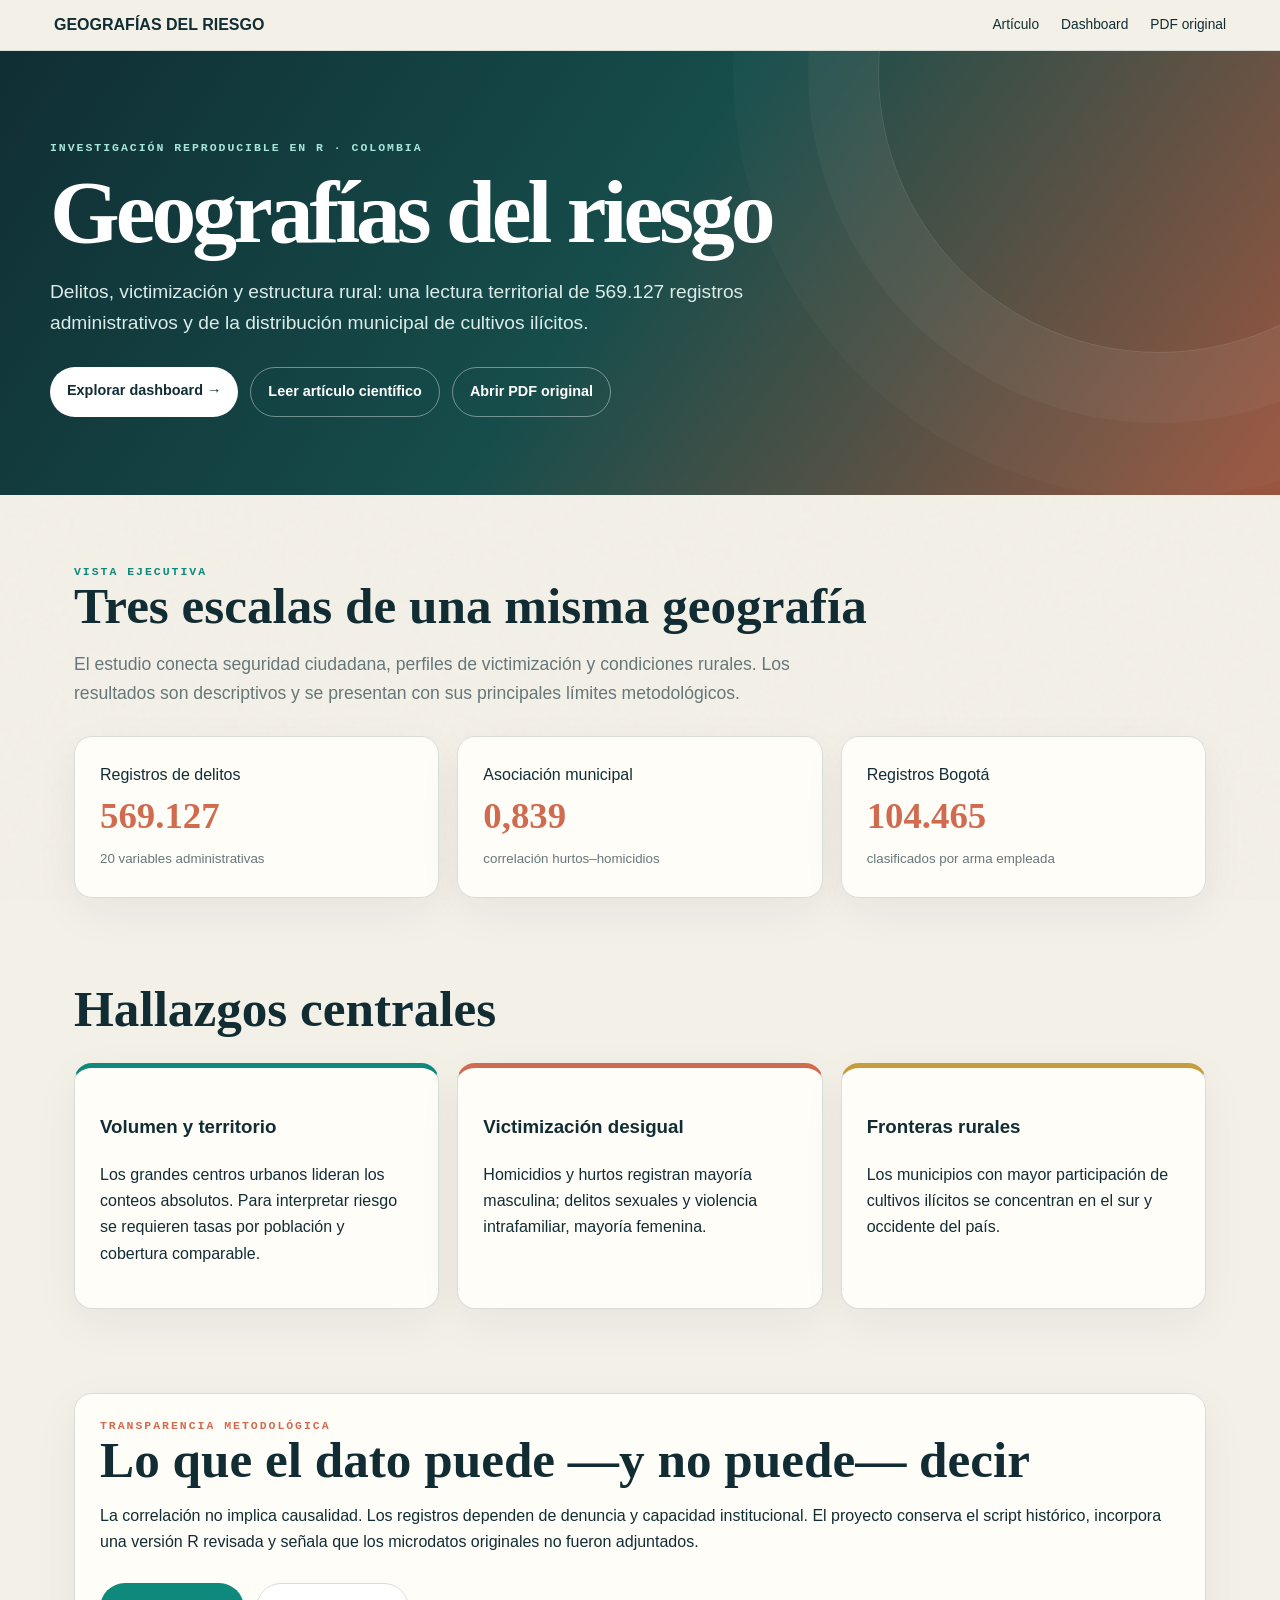
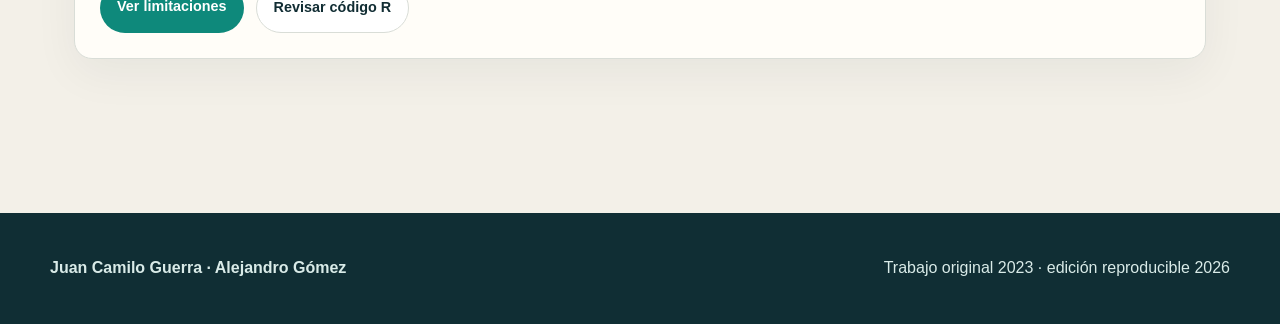
==== index.html @ 2f1f6dc7 "Publica investigación territorial en R" ====
<!doctype html><html lang="es"><head><meta charset="utf-8"><meta name="viewport" content="width=device-width,initial-scale=1"><meta name="theme-color" content="#102e34"><meta name="description" content="Investigación en R sobre delitos, victimización y estructura rural en Colombia."><link rel="canonical" href="https://juancamiloguerra.github.io/geografias-del-riesgo-colombia-r/"><meta property="og:type" content="website"><meta property="og:title" content="Geografías del riesgo · Colombia"><meta property="og:description" content="Delitos, victimización y estructura rural: una investigación reproducible en R."><meta property="og:url" content="https://juancamiloguerra.github.io/geografias-del-riesgo-colombia-r/"><meta property="og:image" content="https://juancamiloguerra.github.io/geografias-del-riesgo-colombia-r/assets/og.png"><meta property="og:image:width" content="1200"><meta property="og:image:height" content="627"><meta name="twitter:card" content="summary_large_image"><meta name="twitter:image" content="https://juancamiloguerra.github.io/geografias-del-riesgo-colombia-r/assets/og.png"><title>Geografías del riesgo · Colombia</title><link rel="stylesheet" href="assets/site.css"></head><body><div class="noise"></div>
<nav class="nav"><div><a class="brand" href="index.html">GEOGRAFÍAS DEL RIESGO</a><a href="article.html">Artículo</a><a href="dashboard.html">Dashboard</a><a href="docs/articulo-original.pdf">PDF original</a></div></nav>
<header class="hero"><div><div class="eyebrow">Investigación reproducible en R · Colombia</div><h1>Geografías del riesgo</h1><p>Delitos, victimización y estructura rural: una lectura territorial de 569.127 registros administrativos y de la distribución municipal de cultivos ilícitos.</p><div class="buttons"><a class="btn" href="dashboard.html">Explorar dashboard →</a><a class="btn alt" href="article.html">Leer artículo científico</a><a class="btn alt" href="docs/articulo-original.pdf">Abrir PDF original</a></div></div></header>
<main class="wrap">
<section class="section"><div class="eyebrow" style="color:var(--teal)">Vista ejecutiva</div><h2>Tres escalas de una misma geografía</h2><p class="lede">El estudio conecta seguridad ciudadana, perfiles de victimización y condiciones rurales. Los resultados son descriptivos y se presentan con sus principales límites metodológicos.</p><div class="grid"><article class="card third"><span>Registros de delitos</span><strong class="num">569.127</strong><small>20 variables administrativas</small></article><article class="card third"><span>Asociación municipal</span><strong class="num">0,839</strong><small>correlación hurtos–homicidios</small></article><article class="card third"><span>Registros Bogotá</span><strong class="num">104.465</strong><small>clasificados por arma empleada</small></article></div></section>
<section class="section"><h2>Hallazgos centrales</h2><div class="grid"><article class="card third finding"><h3>Volumen y territorio</h3><p>Los grandes centros urbanos lideran los conteos absolutos. Para interpretar riesgo se requieren tasas por población y cobertura comparable.</p></article><article class="card third finding"><h3>Victimización desigual</h3><p>Homicidios y hurtos registran mayoría masculina; delitos sexuales y violencia intrafamiliar, mayoría femenina.</p></article><article class="card third finding"><h3>Fronteras rurales</h3><p>Los municipios con mayor participación de cultivos ilícitos se concentran en el sur y occidente del país.</p></article></div></section>
<section class="section"><div class="card wide"><div class="eyebrow" style="color:var(--rust)">Transparencia metodológica</div><h2>Lo que el dato puede —y no puede— decir</h2><p>La correlación no implica causalidad. Los registros dependen de denuncia y capacidad institucional. El proyecto conserva el script histórico, incorpora una versión R revisada y señala que los microdatos originales no fueron adjuntados.</p><div class="buttons"><a class="btn" style="background:var(--teal);color:white" href="article.html#limitaciones">Ver limitaciones</a><a class="btn" style="border:1px solid var(--line)" href="https://github.com/JuanCamiloGuerra/geografias-del-riesgo-colombia-r">Revisar código R</a></div></div></section>
</main><footer class="footer"><div><strong>Juan Camilo Guerra · Alejandro Gómez</strong><span>Trabajo original 2023 · edición reproducible 2026</span></div></footer></body></html>
---- assets/site.css ----
:root{--ink:#112d33;--paper:#f3f0e8;--card:#fffdf8;--teal:#0e897b;--rust:#d16b4f;--gold:#c69c3c;--blue:#576a8f;--muted:#66777a;--line:#d9ddd7}*{box-sizing:border-box}html{scroll-behavior:smooth}body{margin:0;background:var(--paper);color:var(--ink);font:16px/1.65 Inter,Segoe UI,Arial,sans-serif}a{color:inherit}.noise{position:fixed;inset:0;opacity:.025;pointer-events:none;background-image:url("data:image/svg+xml,%3Csvg viewBox='0 0 150 150' xmlns='http://www.w3.org/2000/svg'%3E%3Cfilter id='n'%3E%3CfeTurbulence type='fractalNoise' baseFrequency='.85' numOctaves='3' stitchTiles='stitch'/%3E%3C/filter%3E%3Crect width='100%25' height='100%25' filter='url(%23n)'/%3E%3C/svg%3E")}.nav{position:sticky;top:0;z-index:20;background:rgba(243,240,232,.92);backdrop-filter:blur(16px);border-bottom:1px solid var(--line)}.nav>div{max-width:1220px;margin:auto;padding:12px 24px;display:flex;align-items:center;gap:22px}.brand{font-weight:800;text-decoration:none;margin-right:auto}.nav a:not(.brand){font-size:.86rem;text-decoration:none}.hero{background:linear-gradient(125deg,#102e34 0%,#164d4b 48%,#9b563f 100%);color:white;padding:90px 24px 78px;position:relative;overflow:hidden}.hero:after{content:"";position:absolute;width:560px;height:560px;border:1px solid rgba(255,255,255,.13);border-radius:50%;right:-160px;top:-260px;box-shadow:0 0 0 70px rgba(255,255,255,.035),0 0 0 145px rgba(255,255,255,.025)}.hero>div,.wrap{max-width:1180px;margin:auto;position:relative;z-index:1}.eyebrow{font:700 .72rem/1.2 ui-monospace,SFMono-Regular,Consolas,monospace;letter-spacing:.17em;text-transform:uppercase;color:#a7e6db}.hero h1{font:700 clamp(3.1rem,7vw,6.8rem)/.92 Georgia,serif;max-width:920px;margin:16px 0 22px;letter-spacing:-.045em}.hero p{max-width:760px;font-size:1.2rem;color:#dcece9}.buttons{display:flex;gap:12px;flex-wrap:wrap;margin-top:28px}.btn{display:inline-block;text-decoration:none;padding:12px 17px;border-radius:999px;font-weight:750;font-size:.9rem;background:white;color:var(--ink)}.btn.alt{background:transparent;color:white;border:1px solid rgba(255,255,255,.4)}.wrap{padding:70px 24px}.section{margin-bottom:84px}.section h2{font:700 clamp(2rem,4vw,3.2rem)/1.05 Georgia,serif;margin:0 0 12px}.lede{max-width:790px;color:var(--muted);font-size:1.1rem}.grid{display:grid;grid-template-columns:repeat(12,1fr);gap:18px;margin-top:28px}.card{background:var(--card);border:1px solid var(--line);border-radius:18px;padding:25px;box-shadow:0 14px 45px rgba(17,45,51,.055)}.third{grid-column:span 4}.half{grid-column:span 6}.wide{grid-column:1/-1}.card .num{font:700 2.3rem/1 Georgia,serif;color:var(--rust);display:block;margin:10px 0}.card small{color:var(--muted)}.finding{border-top:5px solid var(--teal)}.finding:nth-child(2){border-top-color:var(--rust)}.finding:nth-child(3){border-top-color:var(--gold)}.footer{background:#102e34;color:#d9ebe8;padding:42px 24px}.footer>div{max-width:1180px;margin:auto;display:flex;justify-content:space-between;gap:20px;flex-wrap:wrap}.article{max-width:850px;margin:auto;padding:65px 24px}.article h1{font:700 clamp(2.7rem,6vw,5rem)/1 Georgia,serif;letter-spacing:-.04em}.article h2{font:700 2rem Georgia,serif;margin-top:58px}.article h3{margin-top:34px}.article p{font-size:1.05rem}.article .abstract{font-size:1.18rem;color:#435c60;border-left:5px solid var(--rust);padding-left:22px}.callout{background:#e5eee9;border-radius:14px;padding:20px 22px;margin:28px 0}.sourcebar{display:flex;gap:12px;flex-wrap:wrap;margin:30px 0}.sourcebar a{padding:9px 14px;border-radius:999px;border:1px solid var(--line);text-decoration:none;background:white;font-weight:700;font-size:.85rem}@media(max-width:800px){.third,.half{grid-column:1/-1}.hero{padding-top:62px}.hero h1{font-size:3.5rem}.nav a:not(.brand){display:none}}
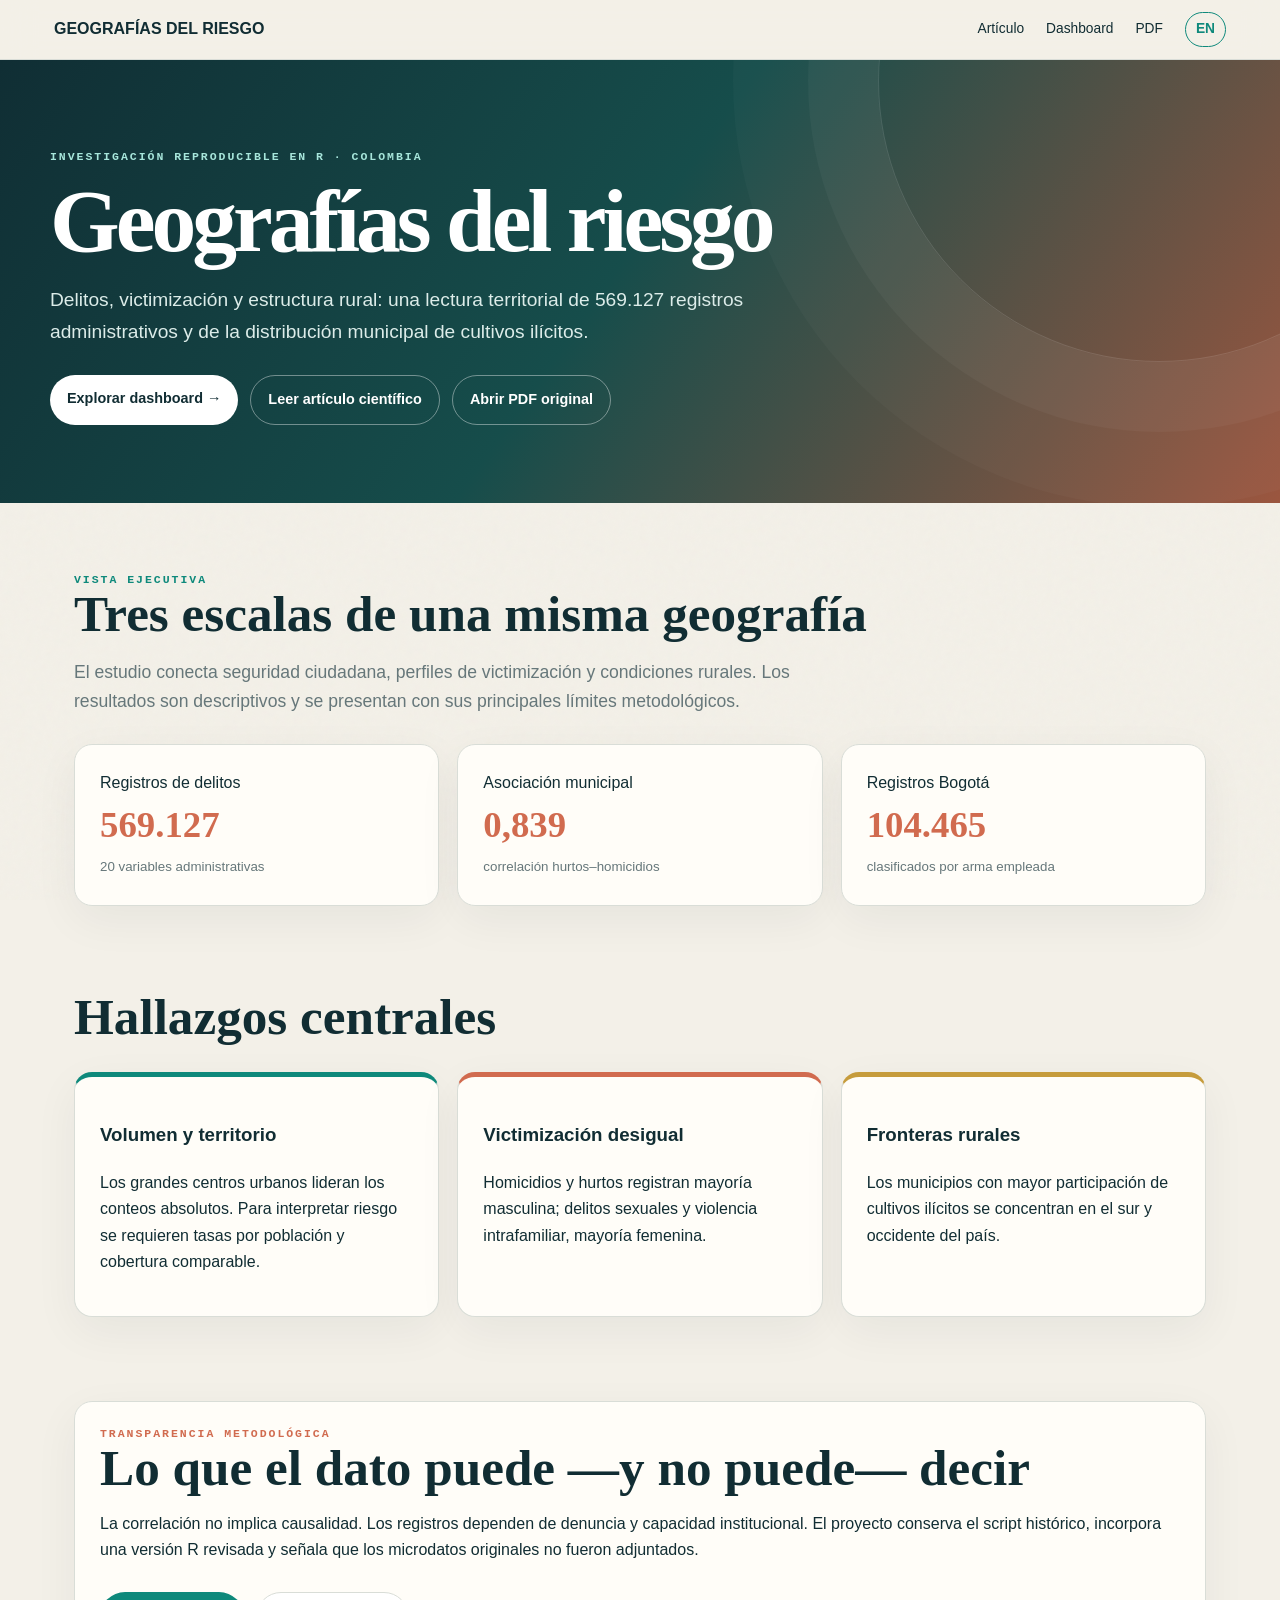
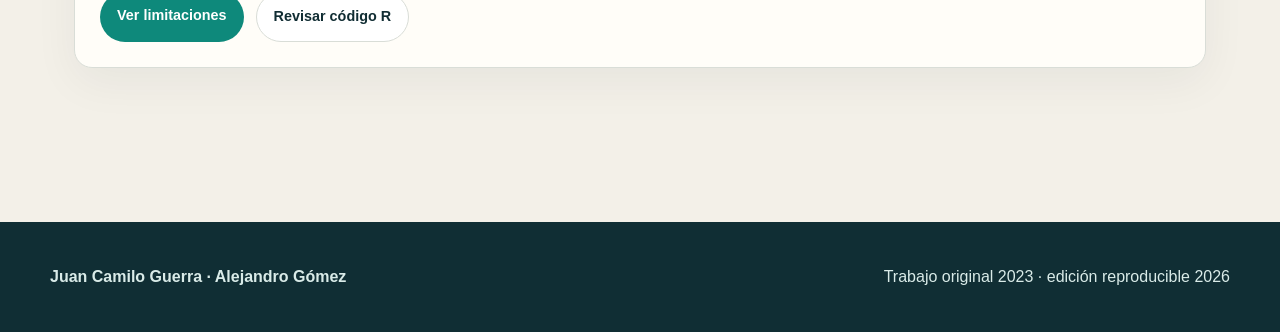
==== commit b02cf295: "Añade versión bilingüe del sitio" ====
--- a/index.html
+++ b/index.html
@@ -1,8 +1,4 @@
-<!doctype html><html lang="es"><head><meta charset="utf-8"><meta name="viewport" content="width=device-width,initial-scale=1"><meta name="theme-color" content="#102e34"><meta name="description" content="Investigación en R sobre delitos, victimización y estructura rural en Colombia."><link rel="canonical" href="https://juancamiloguerra.github.io/geografias-del-riesgo-colombia-r/"><meta property="og:type" content="website"><meta property="og:title" content="Geografías del riesgo · Colombia"><meta property="og:description" content="Delitos, victimización y estructura rural: una investigación reproducible en R."><meta property="og:url" content="https://juancamiloguerra.github.io/geografias-del-riesgo-colombia-r/"><meta property="og:image" content="https://juancamiloguerra.github.io/geografias-del-riesgo-colombia-r/assets/og.png"><meta property="og:image:width" content="1200"><meta property="og:image:height" content="627"><meta name="twitter:card" content="summary_large_image"><meta name="twitter:image" content="https://juancamiloguerra.github.io/geografias-del-riesgo-colombia-r/assets/og.png"><title>Geografías del riesgo · Colombia</title><link rel="stylesheet" href="assets/site.css"></head><body><div class="noise"></div>
-<nav class="nav"><div><a class="brand" href="index.html">GEOGRAFÍAS DEL RIESGO</a><a href="article.html">Artículo</a><a href="dashboard.html">Dashboard</a><a href="docs/articulo-original.pdf">PDF original</a></div></nav>
+<!doctype html><html lang="es"><head><meta charset="utf-8"><meta name="viewport" content="width=device-width,initial-scale=1"><meta name="description" content="Investigación en R sobre delitos, victimización y estructura rural en Colombia."><meta property="og:title" content="Geografías del riesgo · Colombia"><meta property="og:description" content="Una investigación reproducible en R."><meta property="og:image" content="https://juancamiloguerra.github.io/geografias-del-riesgo-colombia-r/assets/og.png"><meta name="twitter:card" content="summary_large_image"><title>Geografías del riesgo · Colombia</title><link rel="stylesheet" href="assets/site.css"><style>.lang{border:1px solid var(--teal);color:var(--teal)!important;border-radius:999px;padding:5px 10px;font-weight:800}@media(max-width:800px){.nav a.lang{display:block!important}}</style></head><body><div class="noise"></div>
+<nav class="nav"><div><a class="brand" href="index.html">GEOGRAFÍAS DEL RIESGO</a><a href="article.html">Artículo</a><a href="dashboard.html">Dashboard</a><a href="docs/articulo-original.pdf">PDF</a><a class="lang" href="index-en.html" hreflang="en">EN</a></div></nav>
 <header class="hero"><div><div class="eyebrow">Investigación reproducible en R · Colombia</div><h1>Geografías del riesgo</h1><p>Delitos, victimización y estructura rural: una lectura territorial de 569.127 registros administrativos y de la distribución municipal de cultivos ilícitos.</p><div class="buttons"><a class="btn" href="dashboard.html">Explorar dashboard →</a><a class="btn alt" href="article.html">Leer artículo científico</a><a class="btn alt" href="docs/articulo-original.pdf">Abrir PDF original</a></div></div></header>
-<main class="wrap">
-<section class="section"><div class="eyebrow" style="color:var(--teal)">Vista ejecutiva</div><h2>Tres escalas de una misma geografía</h2><p class="lede">El estudio conecta seguridad ciudadana, perfiles de victimización y condiciones rurales. Los resultados son descriptivos y se presentan con sus principales límites metodológicos.</p><div class="grid"><article class="card third"><span>Registros de delitos</span><strong class="num">569.127</strong><small>20 variables administrativas</small></article><article class="card third"><span>Asociación municipal</span><strong class="num">0,839</strong><small>correlación hurtos–homicidios</small></article><article class="card third"><span>Registros Bogotá</span><strong class="num">104.465</strong><small>clasificados por arma empleada</small></article></div></section>
-<section class="section"><h2>Hallazgos centrales</h2><div class="grid"><article class="card third finding"><h3>Volumen y territorio</h3><p>Los grandes centros urbanos lideran los conteos absolutos. Para interpretar riesgo se requieren tasas por población y cobertura comparable.</p></article><article class="card third finding"><h3>Victimización desigual</h3><p>Homicidios y hurtos registran mayoría masculina; delitos sexuales y violencia intrafamiliar, mayoría femenina.</p></article><article class="card third finding"><h3>Fronteras rurales</h3><p>Los municipios con mayor participación de cultivos ilícitos se concentran en el sur y occidente del país.</p></article></div></section>
-<section class="section"><div class="card wide"><div class="eyebrow" style="color:var(--rust)">Transparencia metodológica</div><h2>Lo que el dato puede —y no puede— decir</h2><p>La correlación no implica causalidad. Los registros dependen de denuncia y capacidad institucional. El proyecto conserva el script histórico, incorpora una versión R revisada y señala que los microdatos originales no fueron adjuntados.</p><div class="buttons"><a class="btn" style="background:var(--teal);color:white" href="article.html#limitaciones">Ver limitaciones</a><a class="btn" style="border:1px solid var(--line)" href="https://github.com/JuanCamiloGuerra/geografias-del-riesgo-colombia-r">Revisar código R</a></div></div></section>
-</main><footer class="footer"><div><strong>Juan Camilo Guerra · Alejandro Gómez</strong><span>Trabajo original 2023 · edición reproducible 2026</span></div></footer></body></html>
+<main class="wrap"><section class="section"><div class="eyebrow" style="color:var(--teal)">Vista ejecutiva</div><h2>Tres escalas de una misma geografía</h2><p class="lede">El estudio conecta seguridad ciudadana, perfiles de victimización y condiciones rurales. Los resultados son descriptivos y se presentan con sus principales límites metodológicos.</p><div class="grid"><article class="card third"><span>Registros de delitos</span><strong class="num">569.127</strong><small>20 variables administrativas</small></article><article class="card third"><span>Asociación municipal</span><strong class="num">0,839</strong><small>correlación hurtos–homicidios</small></article><article class="card third"><span>Registros Bogotá</span><strong class="num">104.465</strong><small>clasificados por arma empleada</small></article></div></section><section class="section"><h2>Hallazgos centrales</h2><div class="grid"><article class="card third finding"><h3>Volumen y territorio</h3><p>Los grandes centros urbanos lideran los conteos absolutos. Para interpretar riesgo se requieren tasas por población y cobertura comparable.</p></article><article class="card third finding"><h3>Victimización desigual</h3><p>Homicidios y hurtos registran mayoría masculina; delitos sexuales y violencia intrafamiliar, mayoría femenina.</p></article><article class="card third finding"><h3>Fronteras rurales</h3><p>Los municipios con mayor participación de cultivos ilícitos se concentran en el sur y occidente del país.</p></article></div></section><section class="section"><div class="card wide"><div class="eyebrow" style="color:var(--rust)">Transparencia metodológica</div><h2>Lo que el dato puede —y no puede— decir</h2><p>La correlación no implica causalidad. Los registros dependen de denuncia y capacidad institucional. El proyecto conserva el script histórico, incorpora una versión R revisada y señala que los microdatos originales no fueron adjuntados.</p><div class="buttons"><a class="btn" style="background:var(--teal);color:white" href="article.html#limitaciones">Ver limitaciones</a><a class="btn" style="border:1px solid var(--line)" href="https://github.com/JuanCamiloGuerra/geografias-del-riesgo-colombia-r">Revisar código R</a></div></div></section></main><footer class="footer"><div><strong>Juan Camilo Guerra · Alejandro Gómez</strong><span>Trabajo original 2023 · edición reproducible 2026</span></div></footer></body></html>
